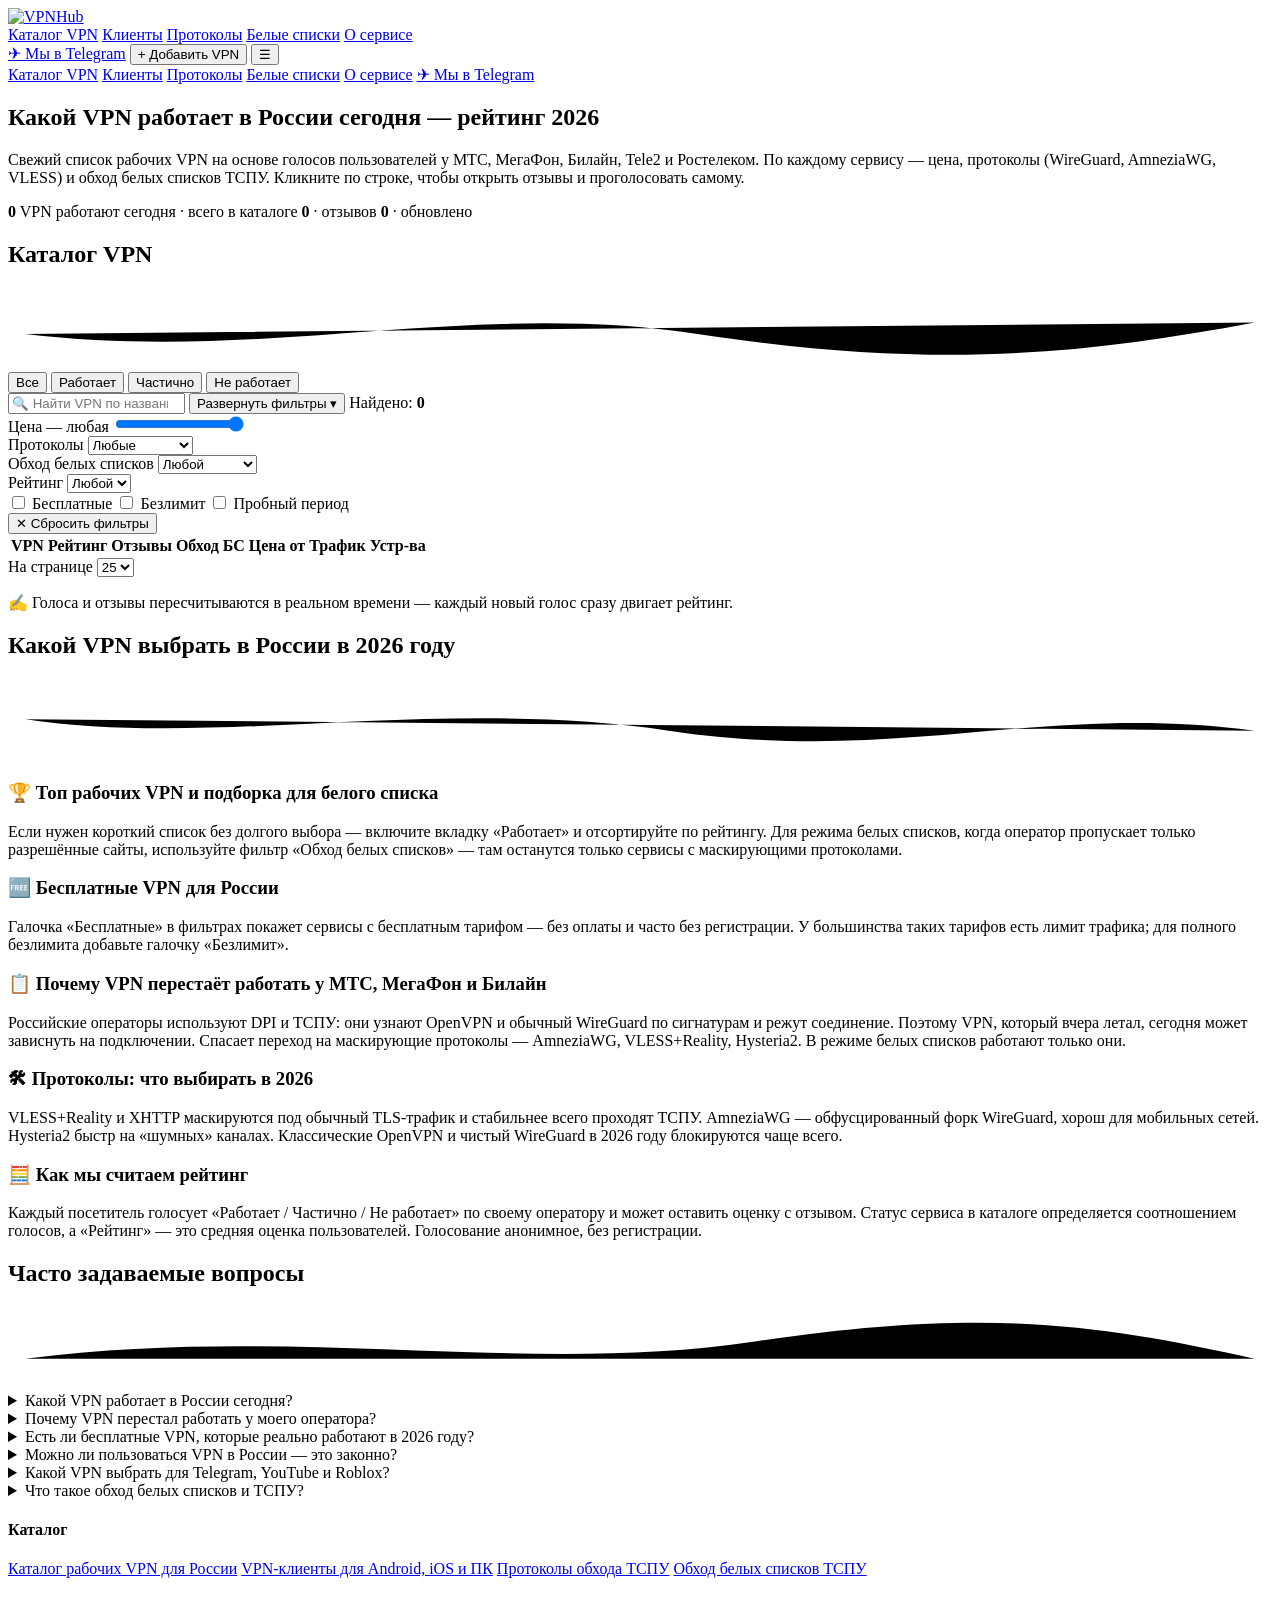
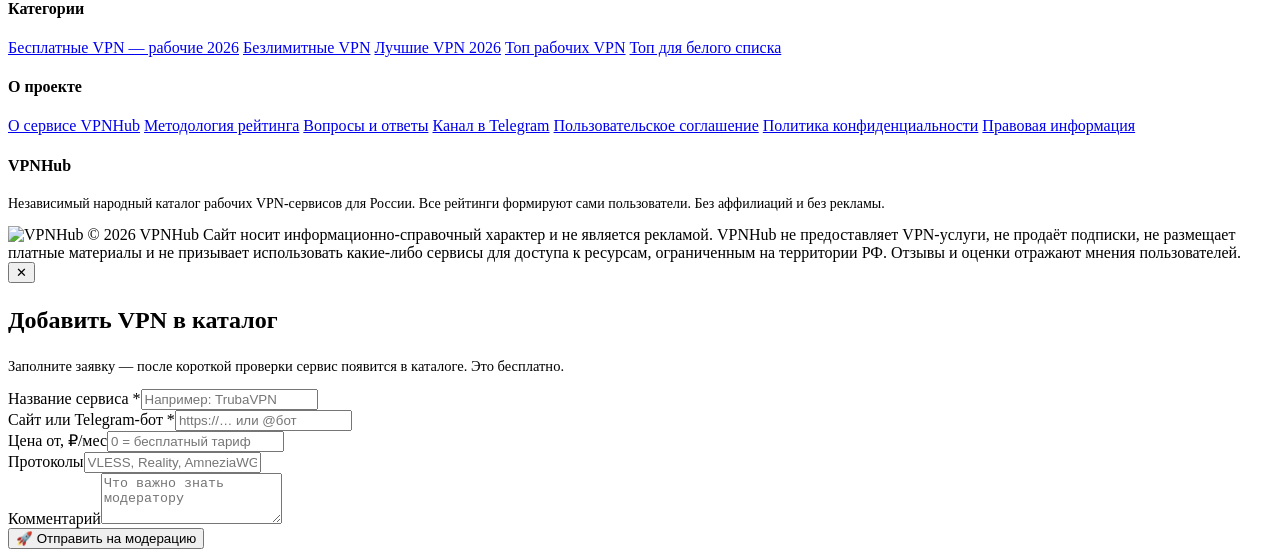
==== index.html @ 98f2dc08 "Add files via upload" ====
<!DOCTYPE html>
<html lang="ru">
<head>
<meta charset="UTF-8">
<meta name="viewport" content="width=device-width, initial-scale=1">
<title>Какой VPN работает в России сегодня — рейтинг 2026 | VPNHub</title>
<meta name="description" content="VPNHub — народный каталог рабочих VPN для России 2026. Голоса пользователей у МТС, МегаФон, Билайн, Tele2. Цены, протоколы, обход белых списков.">
<link rel="canonical" href="https://YOURDOMAIN.ru/">
<meta property="og:type" content="website">
<meta property="og:title" content="Какой VPN работает в России сегодня — рейтинг 2026 | VPNHub">
<meta property="og:description" content="Народный каталог VPN для России: голоса пользователей, цены, протоколы, обход белых списков.">
<meta property="og:url" content="https://YOURDOMAIN.ru/">
<meta property="og:image" content="https://YOURDOMAIN.ru/img/logo.png">
<link rel="icon" type="image/png" href="img/favicon.png">
<link rel="preconnect" href="https://fonts.googleapis.com">
<link rel="preconnect" href="https://fonts.gstatic.com" crossorigin>
<link href="https://fonts.googleapis.com/css2?family=Balsamiq+Sans:ital,wght@0,400;0,700;1,400&family=Neucha&display=swap" rel="stylesheet">
<link rel="stylesheet" href="css/style.css">
</head>
<body>

<header class="top">
  <div class="wrap top-in">
    <a class="logo" href="#" data-page="main" aria-label="VPNHub — на главную"><img src="img/logo.png" alt="VPNHub"></a>
    <nav class="main" aria-label="Основное меню">
      <a href="#catalog">Каталог VPN</a>
      <a href="#" data-stub="Клиенты">Клиенты</a>
      <a href="#protocols">Протоколы</a>
      <a href="#whitelist">Белые списки</a>
      <a href="#" data-page="about">О сервисе</a>
    </nav>
    <div class="top-act">
      <a class="btn small tg" href="https://t.me/VPNhubchenko" target="_blank" rel="noopener">✈ Мы в Telegram</a>
      <button class="btn small prime" id="addBtn">+ Добавить VPN</button>
      <button class="burger" id="burger" aria-label="Меню">☰</button>
    </div>
  </div>
  <nav class="mnav" id="mnav" aria-label="Мобильное меню">
    <a href="#catalog">Каталог VPN</a>
    <a href="#" data-stub="Клиенты">Клиенты</a>
    <a href="#protocols">Протоколы</a>
    <a href="#whitelist">Белые списки</a>
    <a href="#" data-page="about">О сервисе</a>
    <a href="https://t.me/VPNhubchenko" target="_blank" rel="noopener">✈ Мы в Telegram</a>
  </nav>
</header>

<main>
<div id="pageMain">
  <section class="hero wrap">
    <h1>Какой VPN <span class="hub">работает</span> в России сегодня — рейтинг 2026</h1>
    <p class="sub">Свежий список рабочих VPN на основе голосов пользователей у МТС, МегаФон, Билайн, Tele2 и Ростелеком. По каждому сервису — цена, протоколы (WireGuard, AmneziaWG, VLESS) и обход белых списков ТСПУ. Кликните по строке, чтобы открыть отзывы и проголосовать самому.</p>
    <div class="statsbar">
      <span><b id="stWork">0</b> VPN работают сегодня</span>
      <span>· всего в каталоге <b id="stTotal">0</b></span>
      <span>· отзывов <b id="stRev">0</b></span>
      <span>· обновлено <b id="stDate"></b></span>
    </div>
  </section>

  <section class="catalog wrap" id="catalog">
    <h2 class="sec">Каталог VPN</h2>
    <svg class="squig" viewBox="0 0 220 14" aria-hidden="true"><path d="M3 8 C 45 13, 80 2, 120 8 S 185 12, 217 6"/></svg>

    <div class="tabs" role="tablist">
      <button class="tab on" data-st="all">Все <small id="cAll"></small></button>
      <button class="tab" data-st="ok">Работает <small id="cOk"></small></button>
      <button class="tab" data-st="mid">Частично <small id="cMid"></small></button>
      <button class="tab" data-st="no">Не работает <small id="cNo"></small></button>
    </div>

    <div class="toolbar">
      <input type="search" id="q" placeholder="🔍 Найти VPN по названию…" aria-label="Поиск по названию">
      <button class="btn small" id="btnFilters">Развернуть фильтры ▾</button>
      <span class="found">Найдено: <b id="found" style="color:var(--org)">0</b></span>
    </div>

    <div class="filters" id="filters">
      <div class="fgrid">
        <div class="fitem">
          <label for="fPrice">Цена — <span id="fPriceLbl">любая</span></label>
          <input type="range" id="fPrice" min="0" max="850" step="50" value="850">
        </div>
        <div class="fitem">
          <label for="fProto">Протоколы</label>
          <select id="fProto">
            <option value="any">Любые</option>
            <option>VLESS</option><option>Reality</option><option>AmneziaWG</option>
            <option>WireGuard</option><option>OpenVPN</option><option>Hysteria2</option>
            <option>Shadowsocks</option><option>XHTTP</option>
          </select>
        </div>
        <div class="fitem">
          <label for="fWl">Обход белых списков</label>
          <select id="fWl">
            <option value="any">Любой</option>
            <option value="ok">Работает</option>
            <option value="mid">Частично</option>
            <option value="no">Не работает</option>
          </select>
        </div>
        <div class="fitem">
          <label for="fRate">Рейтинг</label>
          <select id="fRate">
            <option value="0">Любой</option>
            <option value="4">4.0+</option>
            <option value="4.5">4.5+</option>
            <option value="4.8">4.8+</option>
          </select>
        </div>
      </div>
      <div class="fchecks">
        <label><input type="checkbox" id="fFree"> Бесплатные</label>
        <label><input type="checkbox" id="fUnl"> Безлимит</label>
        <label><input type="checkbox" id="fTrial"> Пробный период</label>
      </div>
      <button class="btn small ghost freset" id="btnReset">✕ Сбросить фильтры</button>
    </div>

    <div class="twrap">
      <table aria-label="Рейтинг VPN">
        <thead>
          <tr>
            <th data-sort="n">VPN</th>
            <th data-sort="r">Рейтинг</th>
            <th data-sort="rv">Отзывы</th>
            <th>Обход БС</th>
            <th data-sort="pr">Цена от</th>
            <th>Трафик</th>
            <th>Устр-ва</th>
          </tr>
        </thead>
        <tbody id="rows"></tbody>
      </table>
    </div>

    <div class="cards" id="cards"></div>

    <div class="pagerow">
      <div class="pag" id="pag"></div>
      <div class="pp">
        <span id="pgInfo"></span>
        <label for="perPage">На странице</label>
        <select id="perPage" style="width:auto">
          <option>10</option><option selected>25</option><option>50</option>
        </select>
      </div>
    </div>
    <p class="livehint">✍ Голоса и отзывы пересчитываются в реальном времени — каждый новый голос сразу двигает рейтинг.</p>
  </section>

  <section class="seo wrap">
    <h2 class="sec">Какой VPN выбрать в России в 2026 году</h2>
    <svg class="squig" viewBox="0 0 220 14" aria-hidden="true"><path d="M3 7 C 35 12, 75 3, 115 9 S 180 4, 217 9"/></svg>

    <div class="blk">
      <h3>🏆 Топ рабочих VPN и подборка для белого списка</h3>
      <p>Если нужен короткий список без долгого выбора — включите вкладку «Работает» и отсортируйте по рейтингу. Для режима белых списков, когда оператор пропускает только разрешённые сайты, используйте фильтр «Обход белых списков» — там останутся только сервисы с маскирующими протоколами.</p>
    </div>
    <div class="blk">
      <h3>🆓 Бесплатные VPN для России</h3>
      <p>Галочка «Бесплатные» в фильтрах покажет сервисы с бесплатным тарифом — без оплаты и часто без регистрации. У большинства таких тарифов есть лимит трафика; для полного безлимита добавьте галочку «Безлимит».</p>
    </div>
    <div class="blk" id="whitelist">
      <h3>📋 Почему VPN перестаёт работать у МТС, МегаФон и Билайн</h3>
      <p>Российские операторы используют DPI и ТСПУ: они узнают OpenVPN и обычный WireGuard по сигнатурам и режут соединение. Поэтому VPN, который вчера летал, сегодня может зависнуть на подключении. Спасает переход на маскирующие протоколы — AmneziaWG, VLESS+Reality, Hysteria2. В режиме белых списков работают только они.</p>
    </div>
    <div class="blk" id="protocols">
      <h3>🛠 Протоколы: что выбирать в 2026</h3>
      <p>VLESS+Reality и XHTTP маскируются под обычный TLS-трафик и стабильнее всего проходят ТСПУ. AmneziaWG — обфусцированный форк WireGuard, хорош для мобильных сетей. Hysteria2 быстр на «шумных» каналах. Классические OpenVPN и чистый WireGuard в 2026 году блокируются чаще всего.</p>
    </div>
    <div class="blk">
      <h3>🧮 Как мы считаем рейтинг</h3>
      <p>Каждый посетитель голосует «Работает / Частично / Не работает» по своему оператору и может оставить оценку с отзывом. Статус сервиса в каталоге определяется соотношением голосов, а «Рейтинг» — это средняя оценка пользователей. Голосование анонимное, без регистрации.</p>
    </div>
  </section>

  <section class="faq wrap" id="faq">
    <h2 class="sec">Часто задаваемые вопросы</h2>
    <svg class="squig" viewBox="0 0 220 14" aria-hidden="true"><path d="M3 9 C 50 3, 90 12, 130 6 S 190 3, 217 9"/></svg>

    <details><summary>Какой VPN работает в России сегодня?</summary><div class="ans">Список обновляется в реальном времени по голосам пользователей у МТС, МегаФон, Билайн, Tele2 и Ростелеком. Стабильнее всего сейчас проходят протоколы AmneziaWG, VLESS+Reality и Hysteria2 — они маскируются под обычный TLS-трафик и не режутся ТСПУ.</div></details>
    <details><summary>Почему VPN перестал работать у моего оператора?</summary><div class="ans">Операторы блокируют OpenVPN и обычный WireGuard по сигнатурам через DPI и ТСПУ. Помогает смена протокола на маскирующий — AmneziaWG или VLESS+Reality. Если VPN работал и перестал — сначала попробуйте другой протокол в том же сервисе.</div></details>
    <details><summary>Есть ли бесплатные VPN, которые реально работают в 2026 году?</summary><div class="ans">Да. Включите фильтр «Бесплатные» — увидите сервисы с бесплатным тарифом и статусом «Работает». У многих есть лимит трафика; для безлимита добавьте фильтр «Безлимит».</div></details>
    <details><summary>Можно ли пользоваться VPN в России — это законно?</summary><div class="ans">Сам факт использования VPN частными лицами не запрещён — наказания за подключение к VPN нет. При этом с 1 сентября 2025 года запрещена реклама VPN и других средств обхода блокировок, а за умышленный поиск заведомо экстремистских материалов (в том числе через VPN) предусмотрен штраф 3–5 тыс. ₽. У VPN остаётся много легальных задач: шифрование трафика, защита данных в публичных Wi-Fi, удалённый доступ к рабочим ресурсам. Подробнее — на странице <a href="legal.html">«Правовая информация»</a>.</div></details>
    <details><summary>Какой VPN выбрать для Telegram, YouTube и Roblox?</summary><div class="ans">Для Telegram важен низкий пинг — подойдёт VLESS+Reality или AmneziaWG. Для YouTube — высокий битрейт и близкие серверы (Финляндия, Латвия, Армения). Для Roblox — стабильный UDP, лучше WireGuard-варианты. И всегда выбирайте сервис со статусом «Работает» у вашего оператора.</div></details>
    <details><summary>Что такое обход белых списков и ТСПУ?</summary><div class="ans">Белые списки — режим, при котором оператор пропускает только разрешённые ресурсы через ТСПУ. Обычные VPN в нём молчат. Обход возможен на маскирующих протоколах: AmneziaWG, VLESS+Reality, XHTTP, Hysteria2. В каталоге для этого есть отдельный фильтр «Обход БС».</div></details>
  </section>
</div>

<div id="pageAbout" hidden>
  <section class="about wrap">
    <div class="aback"><button class="btn small ghost" data-page="main">← Вернуться в каталог</button></div>
    <h2 class="sec">Независимый народный каталог</h2>
    <svg class="squig" viewBox="0 0 220 14" aria-hidden="true"><path d="M3 9 C 40 2, 70 13, 110 7 S 180 2, 217 8"/></svg>
    <p class="mut" style="margin-top:14px;max-width:840px">Мы не берём деньги с VPN-сервисов и не крутим рекламу. В рейтинге нет «купленных» первых мест: позиция зависит только от того, как VPN работает у живых людей — и пересчитывается в момент, когда кто-то голосует.</p>
    <div class="feat3">
      <div class="feat"><div class="ic">🆓</div><h3>Бесплатно и без рекламы</h3><p>Каталог, голосование и отзывы — без регистрации и без единого баннера.</p></div>
      <div class="feat"><div class="ic">🗳️</div><h3>Голос каждого пользователя</h3><p>Любой может сообщить, как VPN работает у его оператора. Анонимно — ни регистрации, ни имени.</p></div>
      <div class="feat"><div class="ic">➕</div><h3>Открыт для новых VPN</h3><p>Не нашли свой сервис? Жмите «Добавить VPN» в шапке — после короткой проверки он появится в каталоге.</p></div>
    </div>
    <p class="mut" style="margin-top:26px;max-width:840px">VPNHub делают такие же пользователи, как вы. Знаете сервис, которого нет в каталоге, — жмите «Добавить VPN» в шапке.</p>
  </section>
</div>
</main>

<footer>
  <div class="wrap">
    <div class="fcols">
      <div>
        <h4>Каталог</h4>
        <a href="#catalog">Каталог рабочих VPN для России</a>
        <a href="#" data-stub="VPN-клиенты">VPN-клиенты для Android, iOS и ПК</a>
        <a href="#protocols">Протоколы обхода ТСПУ</a>
        <a href="#whitelist">Обход белых списков ТСПУ</a>
      </div>
      <div>
        <h4>Категории</h4>
        <a href="#catalog">Бесплатные VPN — рабочие 2026</a>
        <a href="#catalog">Безлимитные VPN</a>
        <a href="#catalog">Лучшие VPN 2026</a>
        <a href="#catalog">Топ рабочих VPN</a>
        <a href="#whitelist">Топ для белого списка</a>
      </div>
      <div>
        <h4>О проекте</h4>
        <a href="#" data-page="about">О сервисе VPNHub</a>
        <a href="#" data-stub="Методология">Методология рейтинга</a>
        <a href="#faq">Вопросы и ответы</a>
        <a href="https://t.me/VPNhubchenko" target="_blank" rel="noopener">Канал в Telegram</a>
        <a href="terms.html">Пользовательское соглашение</a>
        <a href="privacy.html">Политика конфиденциальности</a>
        <a href="legal.html">Правовая информация</a>
      </div>
      <div>
        <h4>VPNHub</h4>
        <p class="mut" style="font-size:14px">Независимый народный каталог рабочих VPN-сервисов для России. Все рейтинги формируют сами пользователи. Без аффилиаций и без рекламы.</p>
      </div>
    </div>
    <div class="fbot">
      <img src="img/logo.png" alt="VPNHub">
      <span>© 2026 VPNHub</span>
      <span>Сайт носит информационно-справочный характер и не является рекламой. VPNHub не предоставляет VPN-услуги, не продаёт подписки, не размещает платные материалы и не призывает использовать какие-либо сервисы для доступа к ресурсам, ограниченным на территории РФ. Отзывы и оценки отражают мнения пользователей.</span>
    </div>
  </div>
</footer>

<!-- модалка сервиса -->
<div class="ovl" id="ovl" role="dialog" aria-modal="true">
  <div class="modal" id="mBox"></div>
</div>

<!-- модалка добавления -->
<div class="ovl" id="addOvl" role="dialog" aria-modal="true">
  <div class="modal">
    <button class="mclose" data-close aria-label="Закрыть">✕</button>
    <h3 style="font-size:24px">Добавить <span class="hub">VPN</span> в каталог</h3>
    <p class="mut" style="margin-top:8px;font-size:14.5px">Заполните заявку — после короткой проверки сервис появится в каталоге. Это бесплатно.</p>
    <form class="aform" id="addForm">
      <div><label for="aName">Название сервиса *</label><input id="aName" required placeholder="Например: TrubaVPN"></div>
      <div><label for="aLink">Сайт или Telegram-бот *</label><input id="aLink" required placeholder="https://… или @бот"></div>
      <div><label for="aPrice">Цена от, ₽/мес</label><input id="aPrice" type="number" min="0" placeholder="0 = бесплатный тариф"></div>
      <div><label for="aProt">Протоколы</label><input id="aProt" placeholder="VLESS, Reality, AmneziaWG…"></div>
      <div><label for="aTxt">Комментарий</label><textarea id="aTxt" rows="3" placeholder="Что важно знать модератору"></textarea></div>
      <button class="btn prime" type="submit">🚀 Отправить на модерацию</button>
    </form>
  </div>
</div>

<div id="cookies" class="cookiebar" hidden>
  <span>Мы используем cookie и обезличенную статистику посещений. Оставаясь на сайте, вы соглашаетесь с <a href="privacy.html">политикой конфиденциальности</a>.</span>
  <button class="btn small prime" id="cookieOk" type="button">Понятно</button>
</div>

<div id="toast" hidden></div>
<script src="js/app.js"></script>
</body>
</html>
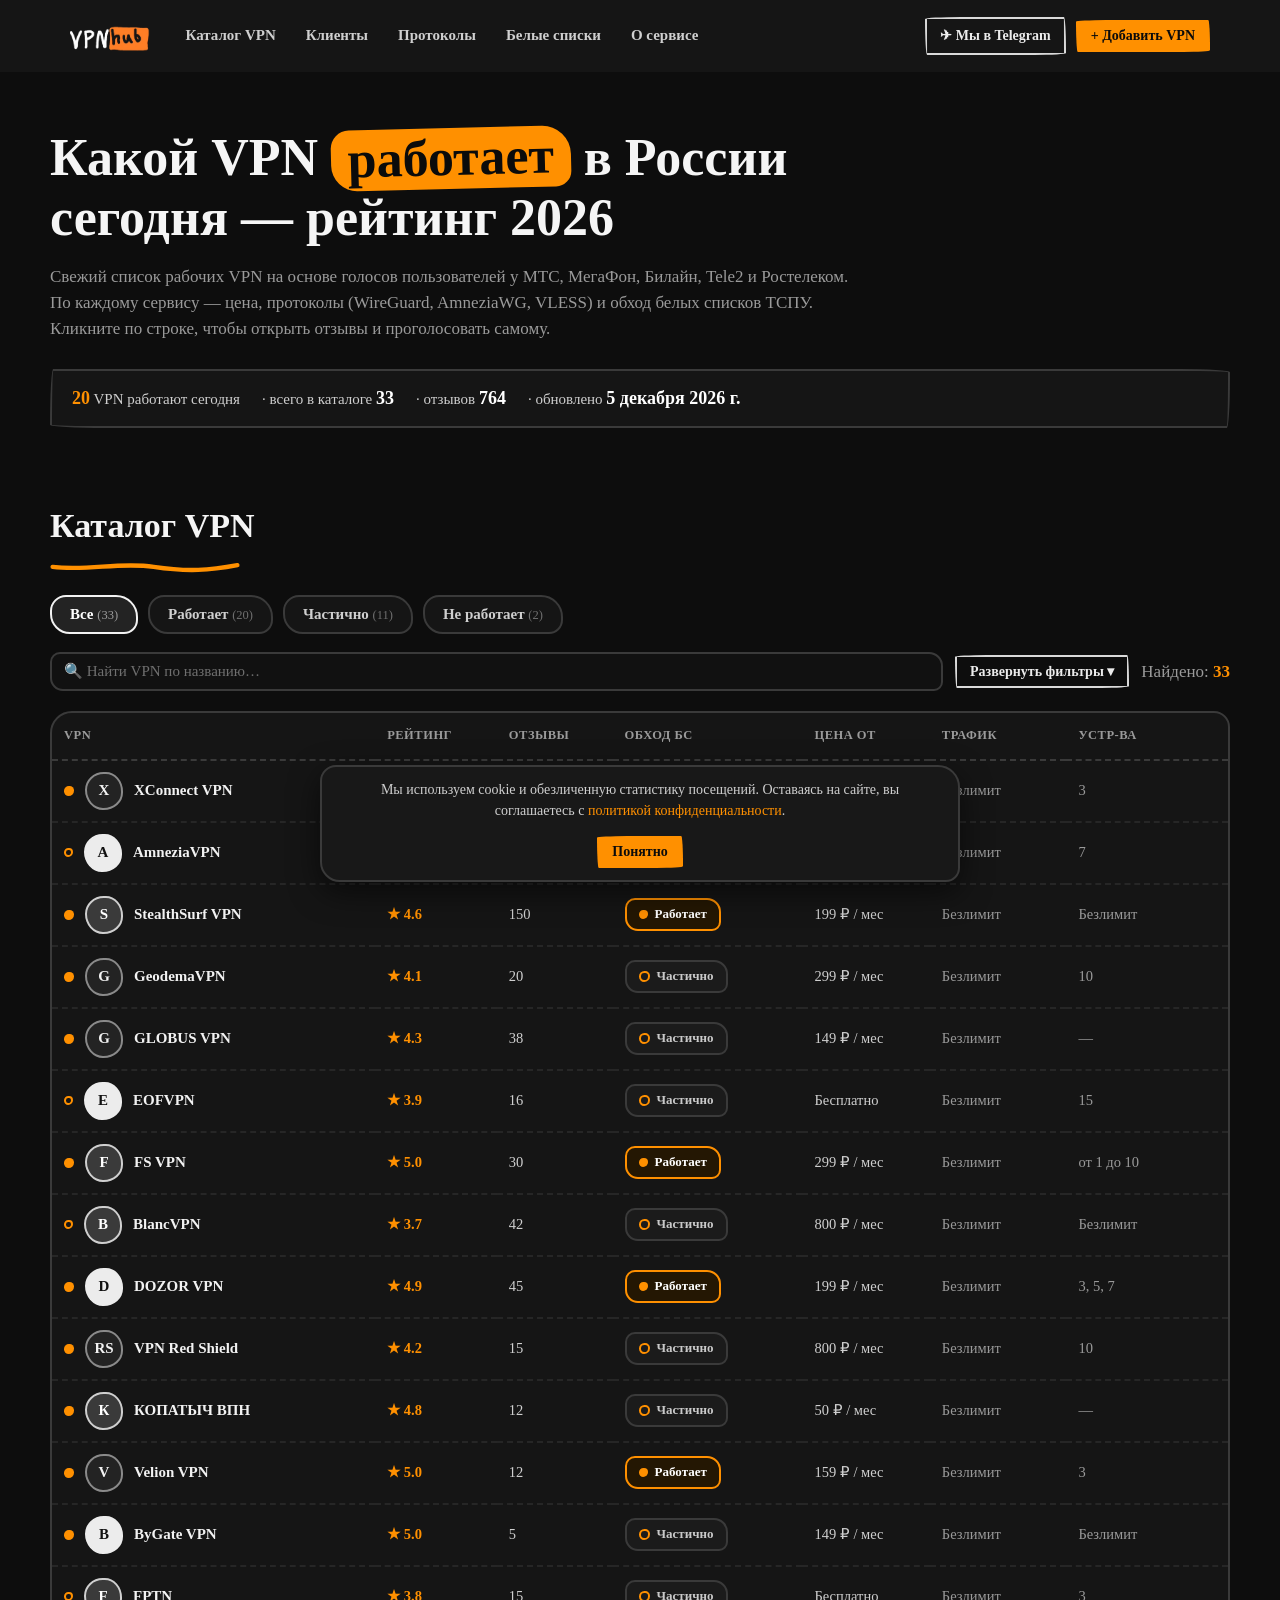
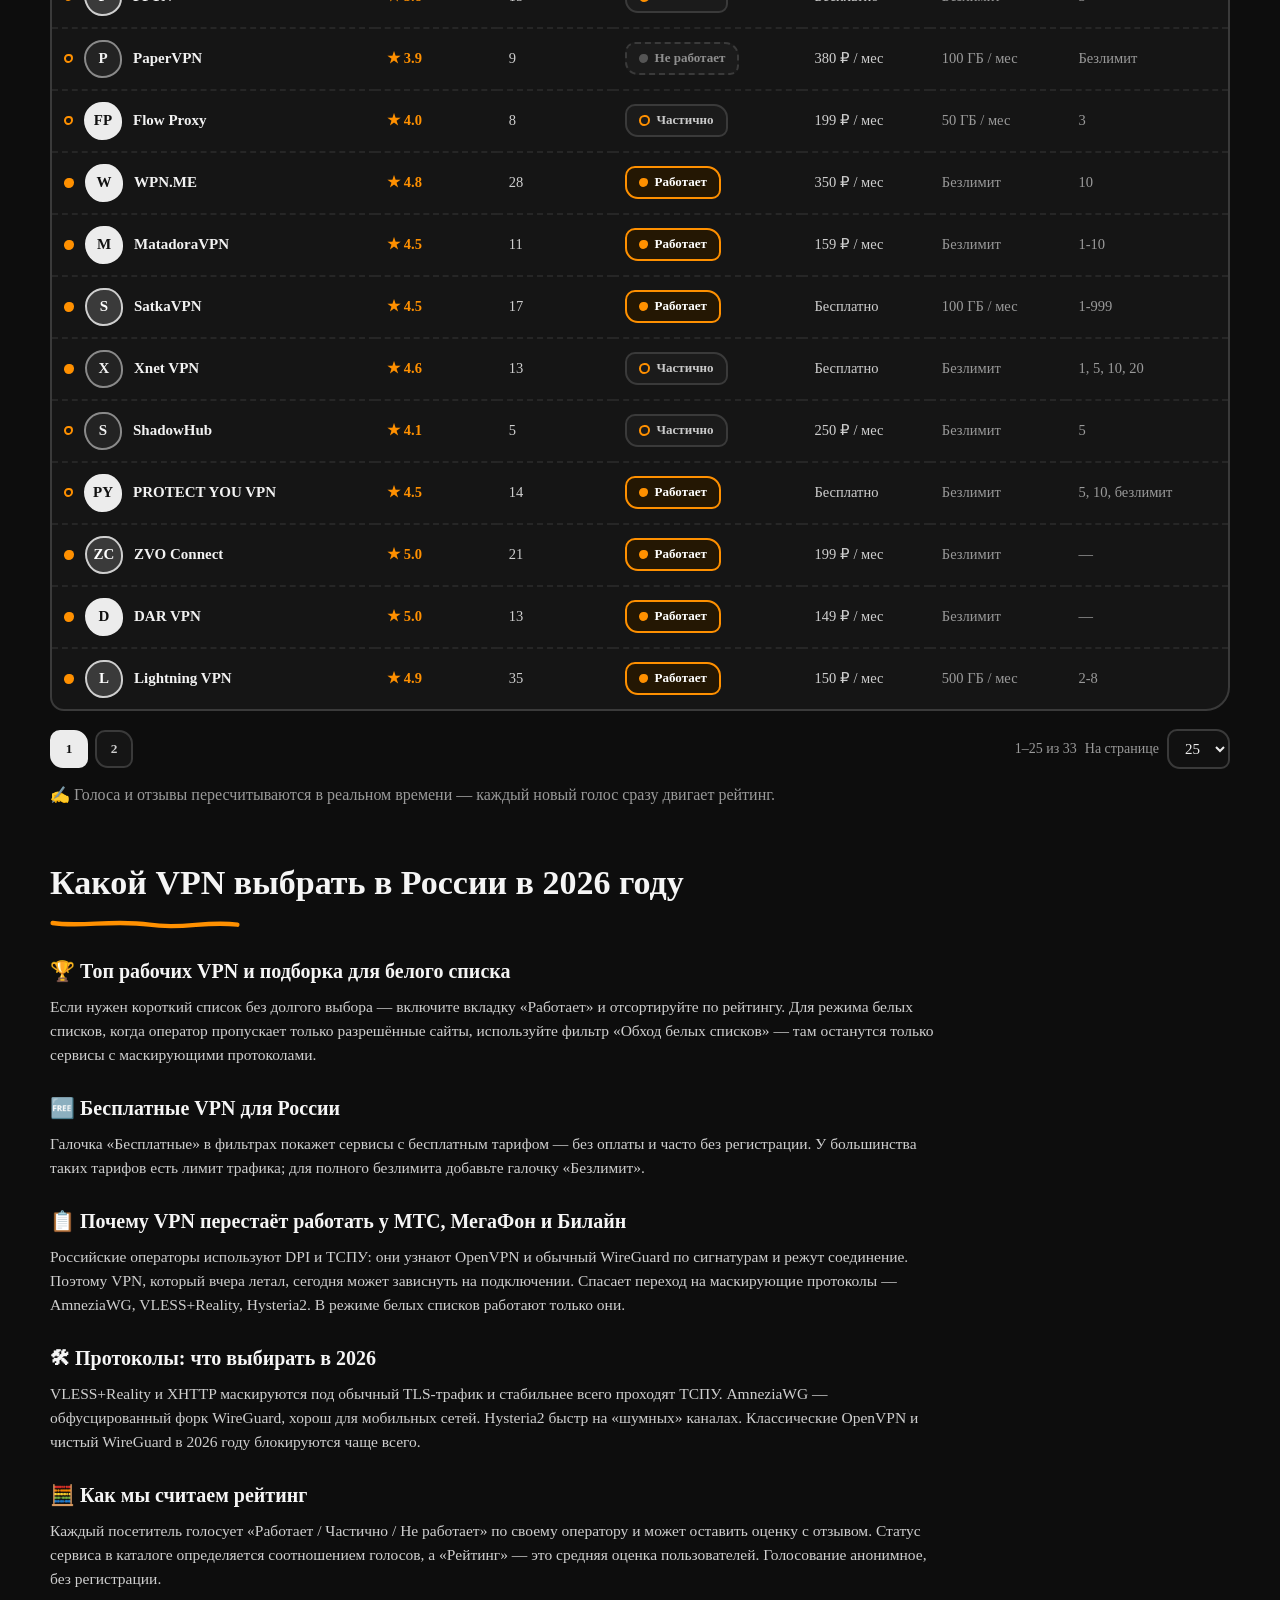
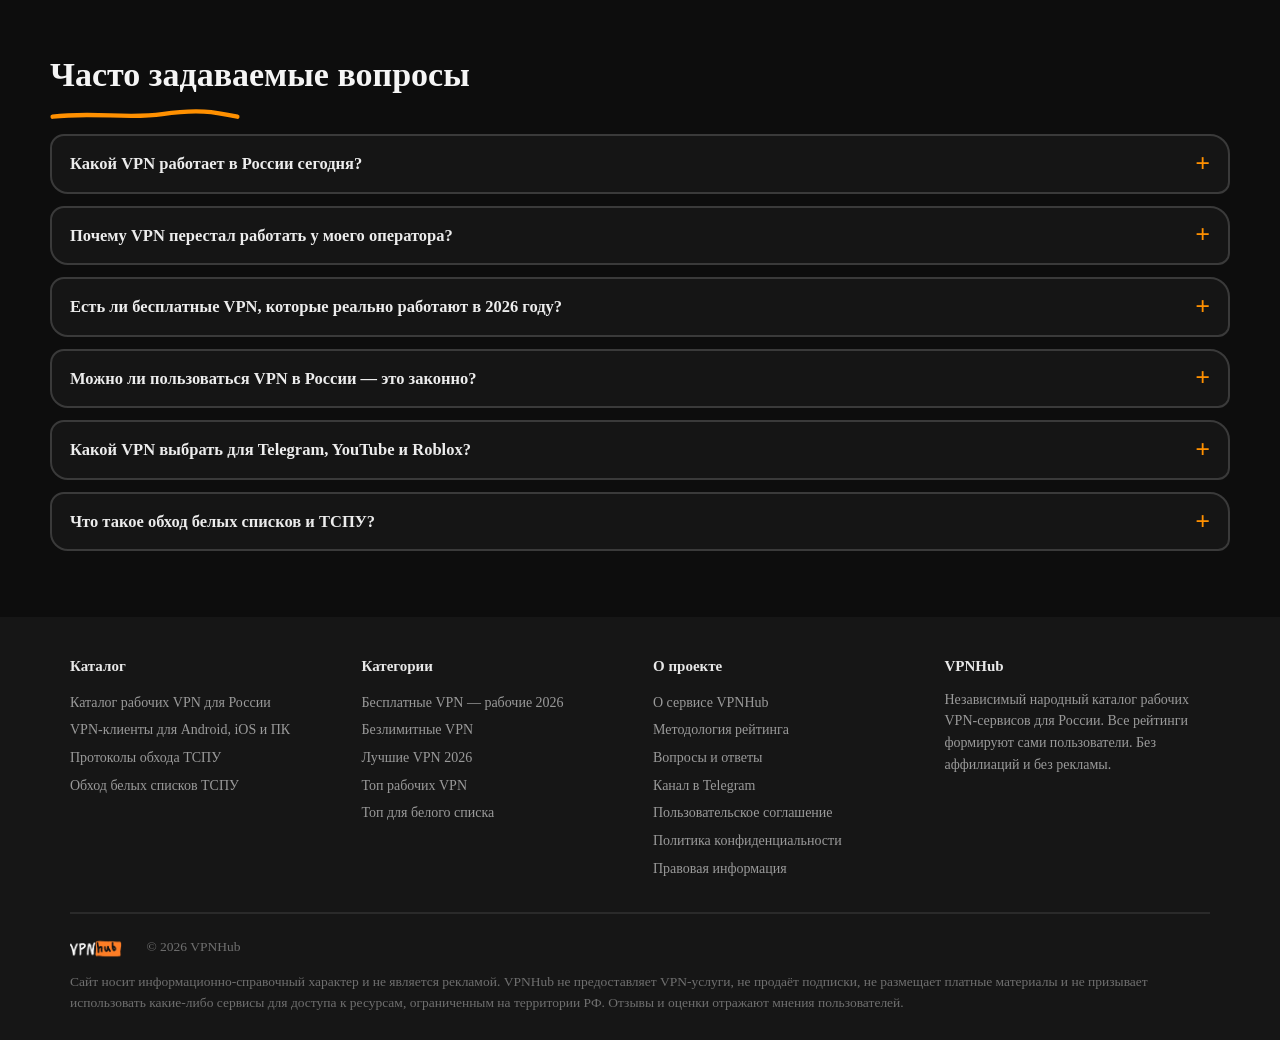
==== commit acbf51dd: "Add files via upload" ====
--- a/index.html
+++ b/index.html
@@ -5,12 +5,12 @@
 <meta name="viewport" content="width=device-width, initial-scale=1">
 <title>Какой VPN работает в России сегодня — рейтинг 2026 | VPNHub</title>
 <meta name="description" content="VPNHub — народный каталог рабочих VPN для России 2026. Голоса пользователей у МТС, МегаФон, Билайн, Tele2. Цены, протоколы, обход белых списков.">
-<link rel="canonical" href="https://YOURDOMAIN.ru/">
+<link rel="canonical" href="https://vpnhub.up.railway.app/">
 <meta property="og:type" content="website">
 <meta property="og:title" content="Какой VPN работает в России сегодня — рейтинг 2026 | VPNHub">
 <meta property="og:description" content="Народный каталог VPN для России: голоса пользователей, цены, протоколы, обход белых списков.">
-<meta property="og:url" content="https://YOURDOMAIN.ru/">
-<meta property="og:image" content="https://YOURDOMAIN.ru/img/logo.png">
+<meta property="og:url" content="https://vpnhub.up.railway.app/">
+<meta property="og:image" content="https://vpnhub.up.railway.app/img/logo.png">
 <link rel="icon" type="image/png" href="img/favicon.png">
 <link rel="preconnect" href="https://fonts.googleapis.com">
 <link rel="preconnect" href="https://fonts.gstatic.com" crossorigin>
--- a/css/style.css
+++ b/css/style.css
@@ -0,0 +1,252 @@
+*{box-sizing:border-box;margin:0;padding:0}
+:root{
+  --bg:#0d0d0d; --panel:#151515; --panel2:#1b1b1b; --panel3:#232323;
+  --ink:#ececec; --ink2:#cfcfcf; --mut:#9a9a9a; --dim:#6f6f6f;
+  --org:#ff9000; --org2:#ffb04d;
+  --line:#2a2a2a; --line2:#3a3a3a; --frame:#d9d9d9;
+  --r1:255px 15px 225px 15px/15px 225px 15px 255px;
+  --r2:15px 225px 15px 255px/255px 15px 225px 15px;
+  --r3:225px 15px 255px 15px/15px 255px 15px 225px;
+  --fd:'Balsamiq Sans','Comic Sans MS',cursive;
+  --fh:'Neucha','Comic Sans MS',cursive;
+}
+html{scroll-behavior:smooth}
+body{background:var(--bg);color:var(--ink);font-family:var(--fd);line-height:1.55;-webkit-font-smoothing:antialiased}
+[hidden]{display:none!important}
+img{max-width:100%;display:block}
+a{color:var(--org);text-decoration:none}
+a:hover{text-decoration:underline wavy}
+h1,h2,h3{color:#f5f5f5}
+button{font-family:inherit;cursor:pointer}
+input,select,textarea{font-family:inherit;font-size:15px;color:var(--ink);background:#111;border:2px solid var(--line2);border-radius:10px 14px 9px 13px;padding:9px 12px;outline:none}
+input::placeholder,textarea::placeholder{color:var(--dim)}
+input:focus,select:focus,textarea:focus{border-color:#8a8a8a}
+:focus-visible{outline:3px solid var(--org);outline-offset:2px}
+::selection{background:var(--org);color:#000}
+.wrap{max-width:1180px;margin:0 auto;padding:0 20px}
+.hub{display:inline-block;background:var(--org);color:#0b0b0b;padding:.02em .32em;border-radius:.35em .55em .3em .5em;transform:rotate(-1.4deg)}
+.squig{display:block;width:190px;height:14px;margin:6px 0 0}
+.squig path{fill:none;stroke:var(--org);stroke-width:5;stroke-linecap:round}
+.mut{color:var(--mut)}
+
+/* ---------- кнопки ---------- */
+.btn{display:inline-flex;align-items:center;gap:8px;border:3px solid var(--frame);border-radius:var(--r1);background:transparent;color:var(--ink);font-weight:700;font-size:15px;padding:10px 18px;transition:transform .15s ease,background .15s,border-color .15s}
+.btn:hover{transform:rotate(-1.5deg) translateY(-2px);text-decoration:none;border-color:#fff;color:#fff}
+.btn.prime{background:var(--org);border-color:var(--org);color:#0b0b0b}
+.btn.prime:hover{color:#0b0b0b}
+.btn.small{padding:6px 13px;font-size:14px;border-width:2px}
+.btn.ghost{border-color:var(--line2);color:var(--mut)}
+.btn.ghost:hover{color:var(--ink);border-color:#8a8a8a}
+
+/* ---------- шапка ---------- */
+header.top{position:sticky;top:0;z-index:60;background:rgba(22,22,22,.97);backdrop-filter:blur(6px)}
+.top-in{display:flex;align-items:center;gap:22px;height:72px}
+.logo img{height:46px;width:auto}
+nav.main{display:flex;gap:4px;flex:1}
+nav.main a{color:var(--ink2);font-weight:700;font-size:15px;padding:7px 11px;border-radius:12px 16px 11px 15px;border:2px solid transparent}
+nav.main a:hover{border-color:var(--line2);background:var(--panel2);color:#fff;text-decoration:none}
+.top-act{display:flex;gap:10px;align-items:center}
+.burger{display:none;background:none;border:2px solid var(--frame);border-radius:12px 16px 11px 15px;color:var(--ink);font-size:20px;line-height:1;padding:6px 10px}
+.mnav{display:none}
+.mnav.open{display:flex;flex-direction:column;gap:4px;padding:12px 20px 18px;background:#161616}
+.mnav a{color:var(--ink2);font-weight:700;padding:9px 10px;border-radius:10px;border:2px dashed transparent}
+.mnav a:hover{border-color:var(--line2);color:#fff;text-decoration:none}
+
+/* ---------- герой ---------- */
+.hero{padding:56px 0 26px}
+.hero h1{font-size:clamp(30px,4.6vw,52px);line-height:1.13;max-width:900px}
+.hero p.sub{margin-top:16px;max-width:820px;color:var(--mut);font-size:17px}
+.statsbar{display:flex;flex-wrap:wrap;gap:8px 22px;align-items:center;margin-top:26px;padding:14px 20px;border:2px solid var(--line2);border-radius:var(--r2);background:var(--panel);font-size:15px;color:var(--ink2)}
+.statsbar b{color:#fff;font-size:18px}
+.statsbar #stWork{color:var(--org)}
+
+/* ---------- о сервисе ---------- */
+.about{padding:56px 0 20px}
+h2.sec{font-size:clamp(24px,3vw,34px)}
+.aback{margin-bottom:26px}
+.feat3{display:grid;grid-template-columns:repeat(auto-fit,minmax(250px,1fr));gap:18px;margin-top:24px}
+.feat{border:2px solid var(--line2);border-radius:var(--r3);background:var(--panel);padding:20px 22px;transition:transform .15s,border-color .15s}
+.feat:nth-child(odd){transform:rotate(.5deg)}
+.feat:nth-child(even){transform:rotate(-.5deg)}
+.feat:hover{transform:rotate(0) translateY(-4px);border-color:#8a8a8a}
+.feat .ic{font-size:30px}
+.feat h3{margin:8px 0 6px;font-size:19px}
+.feat p{color:var(--mut);font-size:15px}
+
+/* ---------- каталог ---------- */
+.catalog{padding:46px 0 10px}
+.tabs{display:flex;flex-wrap:wrap;gap:10px;margin-top:22px}
+.tab{border:2px solid var(--line2);background:var(--panel);color:var(--ink2);font-weight:700;font-size:15px;padding:9px 18px;border-radius:16px 22px 14px 20px;transition:transform .12s,border-color .12s}
+.tab small{color:var(--dim);font-weight:400}
+.tab:hover{transform:rotate(-1.2deg);border-color:#8a8a8a;color:#fff}
+.tab.on{background:var(--panel3);border-color:#f2f2f2;color:#fff}
+.tab.on small{color:var(--mut)}
+.toolbar{display:flex;flex-wrap:wrap;gap:12px;align-items:center;margin-top:18px}
+.toolbar input[type=search]{flex:1;min-width:220px}
+.found{color:var(--mut);font-family:var(--fh);font-size:17px;margin-left:auto}
+.found b{color:#fff}
+.filters{display:none;margin-top:16px;border:2px dashed var(--line2);border-radius:18px 24px 16px 22px;background:#111;padding:18px 20px}
+.filters.open{display:block}
+.fgrid{display:grid;grid-template-columns:repeat(auto-fit,minmax(190px,1fr));gap:16px}
+.fitem label{display:block;font-weight:700;font-size:12.5px;text-transform:uppercase;letter-spacing:.5px;color:var(--mut);margin-bottom:7px}
+.fitem label span{color:var(--ink)}
+.fitem select,.fitem input[type=range]{width:100%}
+input[type=range]{accent-color:var(--org);padding:0;border:none;background:transparent;height:28px}
+.fchecks{display:flex;flex-wrap:wrap;gap:16px;margin-top:16px}
+.fchecks label{display:inline-flex;gap:8px;align-items:center;font-weight:700;color:var(--ink2);cursor:pointer}
+input[type=checkbox]{width:19px;height:19px;accent-color:var(--org);cursor:pointer}
+.freset{margin-top:16px}
+
+/* ---------- таблица ---------- */
+.twrap{margin-top:20px;border:2px solid var(--line2);border-radius:22px 16px 24px 14px;overflow:auto;background:var(--panel)}
+table{width:100%;border-collapse:collapse;min-width:840px}
+th{font-size:12.5px;text-transform:uppercase;letter-spacing:.5px;color:var(--mut);text-align:left;padding:13px 12px;border-bottom:2px dashed var(--line2);white-space:nowrap;cursor:pointer;user-select:none}
+th:hover{color:#fff}
+th.th-on{color:var(--org)}
+td{padding:11px 12px;border-bottom:2px dashed rgba(255,255,255,.07);font-size:14.5px;vertical-align:middle;color:var(--ink2)}
+tbody tr{cursor:pointer;transition:background .12s}
+tbody tr:hover td{background:var(--panel2)}
+tbody tr:last-child td{border-bottom:none}
+.vname{display:flex;align-items:center;gap:11px;font-weight:700;font-size:15px;white-space:nowrap;color:#f2f2f2}
+.sdot{display:inline-block;flex:0 0 10px;width:10px;height:10px;border-radius:50% 45% 55% 48%}
+.sdot.ok{background:var(--org)}
+.sdot.mid{background:transparent;border:2.5px solid var(--org);width:9px;height:9px;flex-basis:9px}
+.sdot.no{background:#4f4f4f}
+.ava{flex:0 0 38px;width:38px;height:38px;display:flex;align-items:center;justify-content:center;font-weight:700;font-size:15px;border:2px solid var(--line2);border-radius:50% 46% 52% 48%/48% 52% 46% 54%}
+.ava.v0{background:#ececec;color:#111;border-color:#ececec}
+.ava.v1{background:var(--panel3);color:#f2f2f2;border-color:#8a8a8a}
+.ava.v2{background:#3a3a3a;color:#fff;border-color:#cfcfcf}
+.star{color:var(--org);font-weight:700;white-space:nowrap}
+.st{display:inline-flex;align-items:center;gap:7px;font-weight:700;padding:4px 12px;border-radius:10px 14px 9px 13px;font-size:13px;white-space:nowrap;background:var(--panel2);border:2px solid var(--line2)}
+.st::before{content:'';width:9px;height:9px;border-radius:50% 45% 55% 48%}
+.st.ok{color:#fff;border-color:var(--org);background:#241703}
+.st.ok::before{background:var(--org)}
+.st.mid{color:#c9c9c9}
+.st.mid::before{background:transparent;border:2px solid var(--org);width:7px;height:7px}
+.st.no{color:#8f8f8f;border-style:dashed}
+.st.no::before{background:#555}
+
+/* ---------- карточки (мобилка) ---------- */
+.cards{display:none;margin-top:20px;gap:14px;grid-template-columns:1fr}
+.vcard{border:2px solid var(--line2);border-radius:var(--r2);background:var(--panel);padding:16px;cursor:pointer;transition:transform .12s,border-color .12s}
+.vcard:hover{transform:rotate(-.6deg);border-color:#8a8a8a}
+.vcard .vname{margin-bottom:10px;white-space:normal}
+.vgrid{display:grid;grid-template-columns:1fr 1fr;gap:7px 14px;font-size:14px}
+.vgrid .k{color:var(--mut)}
+
+/* ---------- пагинация ---------- */
+.pagerow{display:flex;flex-wrap:wrap;gap:12px;align-items:center;margin-top:18px}
+.pag{display:flex;gap:7px;flex-wrap:wrap}
+.pg{min-width:38px;height:38px;border:2px solid var(--line2);background:var(--panel);color:var(--ink2);font-weight:700;border-radius:10px 14px 9px 13px}
+.pg:hover{border-color:#8a8a8a;color:#fff}
+.pg.on{background:#ececec;border-color:#ececec;color:#111}
+.pp{margin-left:auto;display:flex;gap:8px;align-items:center;color:var(--mut);font-size:14px}
+.livehint{margin-top:14px;color:var(--mut);font-family:var(--fh);font-size:16px}
+
+/* ---------- SEO-блоки ---------- */
+.seo{padding:40px 0 6px}
+.seo .blk{margin-top:26px;max-width:900px}
+.seo h3{font-size:20px;margin-bottom:8px}
+.seo p{color:var(--ink2);font-size:15.5px;margin-bottom:10px}
+
+/* ---------- FAQ ---------- */
+.faq{padding:42px 0 10px}
+.faq details{border:2px solid var(--line2);border-radius:14px 20px 12px 18px;background:var(--panel);margin-top:12px;overflow:hidden}
+.faq summary{cursor:pointer;font-weight:700;font-size:16.5px;color:var(--ink);padding:15px 52px 15px 18px;list-style:none;position:relative}
+.faq summary::-webkit-details-marker{display:none}
+.faq summary::after{content:'+';position:absolute;right:18px;top:50%;transform:translateY(-50%);color:var(--org);font-size:26px;font-weight:700}
+.faq details[open] summary::after{content:'–'}
+.faq details[open]{border-color:#5a5a5a}
+.faq details[open] summary{color:#fff}
+.faq .ans{padding:0 18px 16px;color:var(--ink2);font-size:15px}
+
+/* ---------- футер ---------- */
+footer{margin-top:56px;padding:38px 0 26px;background:#161616}
+.fcols{display:grid;grid-template-columns:repeat(auto-fit,minmax(210px,1fr));gap:26px}
+.fcols h4{font-size:15px;color:#e8e8e8;margin-bottom:10px}
+.fcols a{display:block;color:var(--mut);font-size:14px;padding:3px 0}
+.fcols a:hover{color:#fff;text-decoration:none}
+.fbot{margin-top:30px;padding-top:18px;border-top:2px solid var(--line);display:flex;flex-wrap:wrap;gap:10px 24px;align-items:center;color:var(--dim);font-size:13.5px}
+.fbot img{height:30px}
+
+/* ---------- модалки ---------- */
+.ovl{position:fixed;inset:0;background:rgba(0,0,0,.8);display:none;align-items:flex-start;justify-content:center;padding:34px 16px;z-index:100;overflow-y:auto}
+.ovl.open{display:flex}
+.modal{width:100%;max-width:680px;background:#131313;border:3px solid var(--frame);border-radius:26px 18px 28px 16px;padding:26px 26px 30px;position:relative;animation:pop .18s ease}
+@keyframes pop{from{transform:scale(.94) rotate(-1deg);opacity:0}to{transform:none;opacity:1}}
+.mclose{position:absolute;top:14px;right:14px;width:40px;height:40px;border:2px solid var(--line2);background:var(--panel2);color:var(--ink);font-size:19px;font-weight:700;border-radius:45% 55% 48% 52%;transition:transform .12s,border-color .12s}
+.mclose:hover{transform:rotate(-8deg) scale(1.07);border-color:#fff;color:#fff}
+.mhead{display:flex;align-items:center;gap:14px;padding-right:44px}
+.mhead .ava{width:52px;height:52px;flex-basis:52px;font-size:19px}
+.mhead h3{font-size:24px}
+.mstats{display:grid;grid-template-columns:repeat(auto-fit,minmax(140px,1fr));gap:10px;margin-top:18px}
+.ms{border:2px solid var(--line);border-radius:12px 16px 11px 15px;background:var(--panel);padding:9px 12px}
+.ms .k{font-size:11.5px;text-transform:uppercase;letter-spacing:.4px;color:var(--dim)}
+.ms .v{font-weight:700;font-size:15.5px;margin-top:2px;color:var(--ink)}
+.prots{display:flex;flex-wrap:wrap;gap:8px;margin-top:14px}
+.prot{border:2px solid var(--line2);color:#d6d6d6;font-weight:700;font-size:13px;border-radius:9px 13px 8px 12px;padding:3px 10px}
+.msec{margin-top:24px}
+.msec h4{font-size:17px;margin-bottom:10px}
+.rvw{border-left:4px solid var(--line2);background:#181818;border-radius:8px 14px 8px 12px;padding:10px 14px;margin-bottom:10px}
+.rvw .rh{display:flex;flex-wrap:wrap;gap:6px 12px;font-size:13px;color:var(--mut);margin-bottom:4px}
+.rvw .rh b{color:var(--ink)}
+.rvw .rh .star{color:var(--org2)}
+.rvw .rt{font-size:14.5px;color:#dcdcdc}
+.norvw{color:var(--mut);font-family:var(--fh);font-size:16px}
+.vform{margin-top:10px;border:2px dashed var(--line2);border-radius:16px 22px 14px 20px;padding:16px}
+.vbtns{display:flex;flex-wrap:wrap;gap:10px}
+.vbtn{border:2px solid var(--line2);background:#121212;color:var(--ink2);font-weight:700;font-size:14px;padding:8px 15px;border-radius:12px 16px 11px 15px;transition:transform .12s,border-color .12s}
+.vbtn:hover{transform:rotate(-1.4deg);border-color:#8a8a8a;color:#fff}
+.vbtn.on.ok{border-color:var(--org);background:#221503;color:#fff}
+.vbtn.on.mid{border-color:#b8b8b8;background:var(--panel2);color:#f2f2f2}
+.vbtn.on.no{border-color:#777;border-style:dashed;background:#171717;color:#bbb}
+.vrow{display:flex;flex-wrap:wrap;gap:12px;margin-top:14px;align-items:center}
+.stars{display:flex;gap:4px}
+.sbtn{background:none;border:none;font-size:26px;color:#4a4a4a;padding:0 2px;transition:transform .1s}
+.sbtn:hover{transform:scale(1.2) rotate(-6deg)}
+.sbtn.on{color:var(--org)}
+.vform textarea{width:100%;min-height:74px;margin-top:14px;resize:vertical}
+.vsend{margin-top:14px}
+.aform{display:grid;gap:14px;margin-top:18px}
+.aform label{font-weight:700;font-size:12.5px;text-transform:uppercase;letter-spacing:.5px;color:var(--mut)}
+.aform input,.aform textarea{width:100%}
+
+/* ---------- тост ---------- */
+#toast{position:fixed;left:50%;bottom:26px;transform:translateX(-50%) translateY(90px) rotate(-1.5deg);background:#1e1e1e;color:#f2f2f2;font-weight:700;font-size:15px;padding:13px 22px;border-radius:14px 20px 12px 18px;border:3px solid var(--org);box-shadow:0 8px 22px rgba(0,0,0,.55);z-index:200;transition:transform .25s ease;max-width:92vw;text-align:center}
+#toast.show{transform:translateX(-50%) translateY(0) rotate(-1.5deg)}
+
+@media (max-width:980px){
+  nav.main{display:none}
+  .burger{display:block;margin-left:auto}
+  .top-act .btn.tg{display:none}
+}
+@media (max-width:900px){
+  .twrap{display:none}
+  .cards{display:grid}
+}
+@media (max-width:560px){
+  .hero{padding-top:38px}
+  .top-in{height:64px}
+  .logo img{height:38px}
+  .modal{padding:20px 16px 24px}
+}
+@media (prefers-reduced-motion:reduce){
+  *,*::before,*::after{transition:none!important;animation:none!important}
+  html{scroll-behavior:auto}
+}
+
+/* ---------- cookie-уведомление ---------- */
+.cookiebar{position:fixed;left:50%;bottom:18px;transform:translateX(-50%);z-index:150;display:flex;gap:14px;align-items:center;flex-wrap:wrap;justify-content:center;background:#181818;border:2px solid var(--line2);border-radius:16px 22px 14px 20px;padding:12px 18px;max-width:min(700px,94vw);box-shadow:0 10px 30px rgba(0,0,0,.55);font-size:14px;color:var(--ink2);text-align:center}
+
+/* ---------- страницы документов ---------- */
+.docpage{max-width:860px;margin:0 auto;padding:44px 20px 64px}
+.docpage h1{font-size:clamp(26px,4vw,38px);line-height:1.15}
+.docpage .upd{color:var(--mut);font-family:var(--fh);font-size:16px;margin:8px 0 26px}
+.docpage h2{font-size:21px;margin:30px 0 10px}
+.docpage p,.docpage li{color:var(--ink2);font-size:15.5px}
+.docpage p{margin-bottom:10px}
+.docpage ul,.docpage ol{padding-left:24px;margin:0 0 12px}
+.docpage li{margin-bottom:7px}
+.docpage .note{border:2px dashed var(--line2);border-radius:16px 22px 14px 20px;background:var(--panel);padding:14px 18px;margin:20px 0}
+.docfoot{background:#161616;padding:22px 0;margin-top:40px}
+.docfoot .fbot{border:none;margin:0;padding:0}
